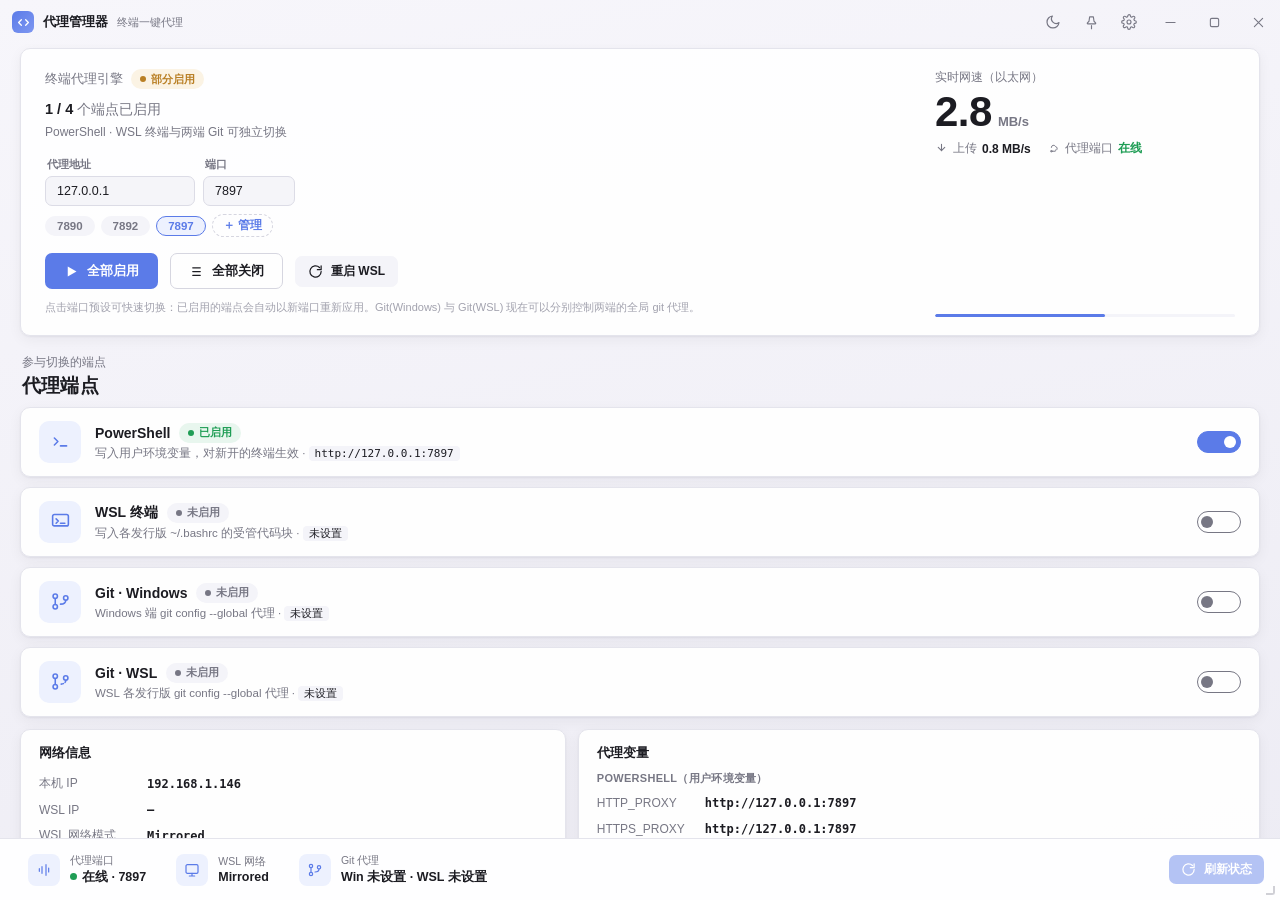
==== prototype/ui/index.html @ f2233eda "feat: Prototype 2.0 —— pywebview + Web UI 新前端（原型，未转正） - prototype/app.py: pywebview(WebView2) 外壳，复用 " ====
<!DOCTYPE html>
<html lang="zh-CN" data-theme="light">
<head>
<meta charset="UTF-8">
<meta name="viewport" content="width=device-width, initial-scale=1.0">
<title>代理管理器</title>
<style>
/* ═══════════════════════ Design tokens ═══════════════════════ */
:root {
  --font: "Segoe UI Variable Text", "Segoe UI", "Microsoft YaHei UI", sans-serif;
  --radius: 10px;
  --titlebar-h: 44px;
  --statusbar-h: 62px;
  --card-alpha: .92;
}
html[data-theme="light"] {
  --bg-1: #F7F6FB; --bg-2: #EDECF4;
  --card-rgb: 255,255,255;
  --card: rgb(var(--card-rgb));
  --border: #E4E4EC; --border-strong: #D6D6E0;
  --text: #1C1C22; --text2: #777784; --text3: #A2A2AE;
  --accent: #5B7BE8; --accent-h: #4A6AD8; --accent-soft: #EDF1FE; --accent-softer: #F5F7FE;
  --on-accent: #FFFFFF;
  --green: #1F9D55; --green-soft: #E8F6EE;
  --red: #D9605B; --red-soft: #FBEDEC;
  --amber: #B97F24; --amber-soft: #FBF3E4;
  --chip: #F4F4F9; --chip-hover: #ECECF4;
  --input: #F5F5F9; --input-border: #DCDCE6;
  --shadow: 0 1px 2px rgba(28,28,40,.05), 0 4px 14px rgba(28,28,40,.05);
  --titlebar-hover: rgba(0,0,0,.055);
  --scrollbar: rgba(0,0,0,.16);
}
html[data-theme="dark"] {
  --bg-1: #1B1B21; --bg-2: #131317;
  --card-rgb: 36,36,44;
  --card: rgb(var(--card-rgb));
  --border: #35353F; --border-strong: #42424E;
  --text: #E9E9F0; --text2: #93939F; --text3: #6C6C78;
  --accent: #6B89EE; --accent-h: #7E97F1; --accent-soft: #2B3450; --accent-softer: #262D44;
  --on-accent: #FFFFFF;
  --green: #4CC078; --green-soft: #1F3328;
  --red: #E57773; --red-soft: #3B2423;
  --amber: #D9A04B; --amber-soft: #382C1B;
  --chip: #2A2A32; --chip-hover: #33333C;
  --input: #2B2B34; --input-border: #4A4A58;
  --shadow: 0 1px 2px rgba(0,0,0,.25), 0 4px 14px rgba(0,0,0,.22);
  --titlebar-hover: rgba(255,255,255,.07);
  --scrollbar: rgba(255,255,255,.18);
}

* { margin: 0; padding: 0; box-sizing: border-box; }
html, body { height: 100%; overflow: hidden; }
body {
  font-family: var(--font); font-size: 13px; color: var(--text);
  background: linear-gradient(168deg, var(--bg-1) 0%, var(--bg-2) 100%);
  user-select: none; cursor: default;
  display: grid;
  grid-template-columns: 1fr;
  grid-template-rows: var(--titlebar-h) 1fr var(--statusbar-h);
  grid-template-areas: "title" "main" "status";
}

/* Custom background image + dim overlay (behind everything) */
#bgLayer, #bgDim { position: fixed; inset: 0; z-index: 0; pointer-events: none; display: none; }
#bgLayer { background-size: cover; background-position: center; }
#bgDim { background: #000; opacity: 0; }
body.has-bg #bgLayer, body.has-bg #bgDim { display: block; }

/* ═══════════════════════ Title bar ═══════════════════════ */
.titlebar {
  grid-area: title; display: flex; align-items: center;
  padding-left: 12px; gap: 9px; position: relative; z-index: 3;
}
.titlebar .app-icon {
  width: 22px; height: 22px; border-radius: 6px; flex: none;
  background: linear-gradient(135deg, var(--accent), #7E97F1);
  display: grid; place-items: center; color: #fff;
}
.titlebar .app-name { font-size: 13px; font-weight: 600; }
.titlebar .app-sub { font-size: 11px; color: var(--text2); margin-top: 1px; }
.tb-btn {
  width: 44px; height: var(--titlebar-h); border: 0; background: transparent;
  color: var(--text2); display: grid; place-items: center; cursor: default;
  transition: background .12s;
}
.tb-btn:hover { background: var(--titlebar-hover); color: var(--text); }
.tb-btn.close:hover { background: #E81123; color: #fff; }
.tb-btn:active { opacity: .7; }
.tb-group { display: flex; align-items: stretch; height: 100%; }
.tb-btn.small { width: 38px; }

/* Tooltip */
.tip {
  position: fixed; z-index: 90; padding: 5px 10px; border-radius: 7px;
  background: var(--card); color: var(--text); font-size: 12px;
  border: 1px solid var(--border); box-shadow: var(--shadow);
  opacity: 0; transform: translateY(2px); pointer-events: none;
  transition: opacity .12s .35s, transform .12s .35s; white-space: nowrap;
}
.tip.show { opacity: 1; transform: none; }

/* ═══════════════════════ Main scroll area ═══════════════════════ */
.main {
  grid-area: main; overflow-y: auto; padding: 4px 20px 18px;
  scrollbar-width: thin; scrollbar-color: var(--scrollbar) transparent;
  position: relative; z-index: 1;
}
.main::-webkit-scrollbar { width: 8px; }
.main::-webkit-scrollbar-thumb { background: var(--scrollbar); border-radius: 4px; }

.card {
  background: rgba(var(--card-rgb), var(--card-alpha));
  border: 1px solid var(--border);
  border-radius: var(--radius); box-shadow: var(--shadow);
}
.section-head { position: relative; margin: 18px 2px 8px; }
.section-head .cap { display: block; font-size: 12px; color: var(--text2); }
.section-head h2 { display: block; font-size: 19px; font-weight: 700; letter-spacing: .2px; margin-top: 2px; }

/* ═══════════════════════ Hero card ═══════════════════════ */
.hero { display: flex; gap: 24px; padding: 20px 24px 18px; }
.hero-left { flex: 1.15; min-width: 0; }
.hero-cap { display: flex; align-items: center; gap: 8px; font-size: 12.5px; color: var(--text2); }
.badge {
  display: inline-flex; align-items: center; gap: 5px; font-size: 11px; font-weight: 600;
  padding: 2.5px 9px; border-radius: 20px;
}
.badge .dot { width: 6px; height: 6px; border-radius: 50%; background: currentColor; }
.badge.ok { color: var(--green); background: var(--green-soft); }
.badge.idle { color: var(--text2); background: var(--chip); }
.badge.warn { color: var(--amber); background: var(--amber-soft); }
.hero-line { margin-top: 12px; font-size: 14px; }
.hero-line b { font-size: 14.5px; }
.hero-line .dim { color: var(--text2); }
.hero-desc { margin-top: 5px; font-size: 12px; color: var(--text2); }

.cfg-row { display: flex; gap: 8px; margin-top: 16px; align-items: flex-end; }
.field { display: flex; flex-direction: column; gap: 4px; }
.field label { font-size: 11px; color: var(--text2); font-weight: 600; padding-left: 2px; }
.field input {
  font-family: var(--font); font-size: 12.5px; color: var(--text);
  background: var(--input); border: 1px solid var(--input-border); border-radius: 7px;
  padding: 7px 11px; outline: none; width: 150px; transition: border-color .12s, background .12s;
}
.field input:focus { border-color: var(--accent); background: var(--card); }
.field input.bad { border-color: var(--red); }
.field input::selection { background: var(--accent-soft); }

/* Port quick-select chips */
.ports-wrap { position: relative; margin-top: 8px; }
.port-chips { display: flex; gap: 6px; flex-wrap: wrap; align-items: center; }
.pchip {
  font-family: var(--font); font-size: 11.5px; font-weight: 600; color: var(--text2);
  background: var(--chip); border: 1px solid transparent; border-radius: 20px;
  padding: 3px 11px; cursor: default; transition: background .12s, color .12s;
}
.pchip:hover { background: var(--chip-hover); color: var(--text); }
.pchip.active { background: var(--accent-soft); color: var(--accent); border-color: var(--accent); }
.pchip.add { color: var(--accent); background: transparent; border: 1px dashed var(--border-strong); padding: 3px 10px; }
.pchip.add:hover { background: var(--accent-soft); border-color: var(--accent); }
.port-pop {
  position: absolute; left: 0; top: calc(100% + 6px); z-index: 40;
  width: 230px; padding: 10px 12px 12px; border-radius: 10px;
  background: rgba(var(--card-rgb), .98); border: 1px solid var(--border); box-shadow: var(--shadow);
  display: none;
}
.port-pop.show { display: block; }
.port-pop h5 { font-size: 12px; font-weight: 700; margin-bottom: 8px; }
.port-pop .row { display: flex; align-items: center; justify-content: space-between; padding: 3px 0; }
.port-pop .row .pv { font-size: 12.5px; font-weight: 600; font-variant-numeric: tabular-nums; }
.port-pop .row .del {
  width: 20px; height: 20px; border-radius: 5px; display: grid; place-items: center;
  color: var(--text3); font-size: 13px;
}
.port-pop .row .del:hover { background: var(--red-soft); color: var(--red); }
.port-pop .addrow { display: flex; gap: 6px; margin-top: 8px; }
.port-pop .addrow input {
  flex: 1; min-width: 0; font-family: var(--font); font-size: 12px; color: var(--text);
  background: var(--input); border: 1px solid var(--input-border); border-radius: 6px;
  padding: 5px 8px; outline: none;
}
.port-pop .addrow input:focus { border-color: var(--accent); }

.hero-actions { margin-top: 16px; display: flex; align-items: center; gap: 12px; }
.btn {
  display: inline-flex; align-items: center; gap: 8px; border-radius: 7px;
  font-family: var(--font); font-size: 13px; font-weight: 600; border: 1px solid transparent;
  padding: 8px 18px; transition: background .12s, opacity .12s; cursor: default;
}
.btn svg { width: 15px; height: 15px; }
.btn.primary { background: var(--accent); color: var(--on-accent); }
.btn.primary:hover { background: var(--accent-h); }
.btn.outline { background: transparent; color: var(--text); border-color: var(--border-strong); }
.btn.outline:hover { background: var(--chip-hover); }
.btn.subtle { background: var(--chip); color: var(--text); border-color: transparent; padding: 6px 12px; font-size: 12px; }
.btn.subtle:hover { background: var(--chip-hover); }
.btn:disabled { opacity: .45; pointer-events: none; }
.btn.small { padding: 5px 11px; font-size: 12px; }
.btn.tiny { padding: 4px 10px; font-size: 11.5px; border-radius: 6px; }

.hero-right { width: 300px; flex: none; display: flex; flex-direction: column; }
.metric-cap { font-size: 12px; color: var(--text2); }
.metric { display: flex; align-items: baseline; gap: 6px; margin-top: 2px; }
.metric .num { font-size: 42px; font-weight: 700; letter-spacing: -.5px; font-variant-numeric: tabular-nums; }
.metric .unit { font-size: 13px; color: var(--text2); font-weight: 600; }
.metric-sub { display: flex; gap: 16px; margin-top: 4px; font-size: 12px; color: var(--text2); }
.metric-sub .item { display: inline-flex; align-items: center; gap: 5px; }
.metric-sub svg { width: 13px; height: 13px; }
.metric-sub b { color: var(--text); font-variant-numeric: tabular-nums; font-weight: 600; }
.spark { margin-top: auto; height: 3px; border-radius: 2px; background: var(--chip); overflow: hidden; }
.spark i { display: block; height: 100%; width: 0%; background: var(--accent); border-radius: 2px; transition: width .6s ease; }
.hero-hint { margin-top: 10px; font-size: 11px; color: var(--text3); line-height: 1.6; }

/* ═══════════════════════ Endpoint rows ═══════════════════════ */
.ep-list { display: flex; flex-direction: column; gap: 10px; }
.ep {
  display: flex; align-items: center; gap: 14px; padding: 13px 18px;
  transition: border-color .15s;
}
.ep:hover { border-color: var(--border-strong); }
.ep.busy { opacity: .75; }
.ep .chip {
  width: 42px; height: 42px; border-radius: 10px; flex: none;
  display: grid; place-items: center; color: var(--accent); background: var(--accent-soft);
}
.ep .chip svg { width: 21px; height: 21px; }
.ep .meta { flex: 1; min-width: 0; }
.ep .name-row { display: flex; align-items: center; gap: 9px; }
.ep .name { font-size: 14px; font-weight: 600; }
.ep .desc { margin-top: 3px; font-size: 11.5px; color: var(--text2); white-space: nowrap; overflow: hidden; text-overflow: ellipsis; }
.ep .desc code { font-family: "Cascadia Mono", Consolas, monospace; font-size: 11px; color: var(--text); background: var(--chip); padding: 1px 6px; border-radius: 4px; }

/* Win11 toggle */
.tgl { position: relative; width: 44px; height: 22px; flex: none; border-radius: 11px; border: 1px solid var(--text2);
  background: transparent; transition: background .15s, border-color .15s; cursor: default; }
.tgl::after { content: ""; position: absolute; top: 50%; left: 3px; transform: translateY(-50%);
  width: 12px; height: 12px; border-radius: 50%; background: var(--text2); transition: left .16s cubic-bezier(.2,.7,.3,1.2), width .16s, background .15s; }
.tgl:hover::after { width: 14px; }
.tgl.on { background: var(--accent); border-color: var(--accent); }
.tgl.on::after { left: 26px; background: #fff; }
.tgl.on:hover::after { left: 24px; }
.tgl:active::after { width: 16px; }

/* ═══════════════════════ Info cards ═══════════════════════ */
.cols { display: grid; grid-template-columns: 1fr 1.25fr; gap: 12px; margin-top: 12px; }
.info-card { padding: 14px 18px 12px; }
.info-card h3 { font-size: 13px; font-weight: 700; margin-bottom: 9px; }
.kv { display: flex; align-items: center; min-height: 26px; padding: 2.5px 0; }
.kv .k { width: 108px; flex: none; font-size: 12px; color: var(--text2); }
.kv .v { font-size: 12px; font-weight: 600; font-family: "Cascadia Mono", Consolas, monospace; color: var(--text);
  white-space: nowrap; overflow: hidden; text-overflow: ellipsis; border-radius: 5px; padding: 2px 6px; margin-left: -6px; }
.kv .v.copyable:hover { background: var(--chip-hover); outline: 1px solid var(--border); }
.kv .v.copied { color: var(--green); }
.group-cap { font-size: 11px; font-weight: 700; color: var(--text2); margin: 10px 0 4px; letter-spacing: .3px; }
.group-cap:first-of-type { margin-top: 0; }

/* ═══════════════════════ Status bar ═══════════════════════ */
.statusbar {
  grid-area: status; display: flex; align-items: center; gap: 8px;
  padding: 0 16px 0 20px; border-top: 1px solid var(--border);
  background: rgba(var(--card-rgb), var(--card-alpha));
  backdrop-filter: blur(20px); position: relative; z-index: 2;
}
.sb-chip { display: flex; align-items: center; gap: 10px; padding: 8px 14px 8px 8px; border-radius: 9px; }
.sb-chip:hover { background: var(--chip-hover); }
.sb-chip .ic { width: 32px; height: 32px; border-radius: 8px; display: grid; place-items: center; background: var(--accent-soft); color: var(--accent); flex: none; }
.sb-chip .ic svg { width: 16px; height: 16px; }
.sb-chip .lbl { font-size: 10.5px; color: var(--text2); }
.sb-chip .val { font-size: 12.5px; font-weight: 600; margin-top: 1px; }
.sb-chip .val .dot { display: inline-block; width: 7px; height: 7px; border-radius: 50%; margin-right: 5px; vertical-align: 1px; }
.dot.g { background: var(--green); } .dot.r { background: var(--red); } .dot.n { background: var(--text3); }
.statusbar .grow { flex: 1; }

/* ═══════════════════════ Dialog / toast / popover ═══════════════════════ */
.overlay { position: fixed; inset: 0; background: rgba(20,20,28,.4); display: none; place-items: center; z-index: 100; }
.overlay.show { display: grid; }
.dialog { width: 400px; padding: 22px 22px 18px; border-radius: 12px; box-shadow: 0 10px 40px rgba(0,0,0,.3); }
.dialog h4 { font-size: 15px; font-weight: 700; margin-bottom: 8px; display: flex; align-items: center; gap: 9px; }
.dialog h4 svg { width: 18px; height: 18px; color: var(--amber); flex: none; }
.dialog p { font-size: 12.5px; color: var(--text2); line-height: 1.65; }
.dialog .dlg-btns { display: flex; gap: 10px; justify-content: flex-end; margin-top: 18px; }
.toast {
  position: fixed; left: 50%; bottom: 76px; transform: translateX(-50%) translateY(8px);
  background: rgba(var(--card-rgb), .98); border: 1px solid var(--border); box-shadow: var(--shadow);
  padding: 9px 16px; border-radius: 9px; font-size: 12.5px; z-index: 110;
  opacity: 0; transition: opacity .18s, transform .18s; pointer-events: none; max-width: 70%;
}
.toast.show { opacity: 1; transform: translateX(-50%); }
.toast.err { color: var(--red); } .toast.ok { color: var(--green); }

/* Settings dialog */
.settings { width: 460px; }
.set-row { display: flex; align-items: center; gap: 12px; padding: 9px 0; border-bottom: 1px solid var(--border); }
.set-row:last-of-type { border-bottom: 0; }
.set-row .lbl { flex: 1; }
.set-row .lbl b { display: block; font-size: 13px; font-weight: 600; }
.set-row .lbl span { display: block; font-size: 11px; color: var(--text2); margin-top: 2px; }
input[type="range"] { -webkit-appearance: none; width: 150px; height: 4px; border-radius: 2px; background: var(--chip); outline: none; }
input[type="range"]::-webkit-slider-thumb {
  -webkit-appearance: none; width: 16px; height: 16px; border-radius: 50%;
  background: var(--accent); border: 3px solid var(--card); box-shadow: 0 0 0 1px var(--border);
}
.range-val { width: 42px; text-align: right; font-size: 12px; font-weight: 600; font-variant-numeric: tabular-nums; color: var(--text2); }
.bg-name { font-size: 11px; color: var(--text2); margin-top: 4px; }

.spin { animation: spin 1s linear infinite; }
@keyframes spin { to { transform: rotate(360deg); } }
.skeleton { color: var(--text3) !important; }

/* Corner grip affordance (bottom-right); hit-testing is native */
.grip {
  position: fixed; right: 3px; bottom: 3px; width: 12px; height: 12px; z-index: 201;
  opacity: .5; pointer-events: none;
}
html.maximized .grip { display: none; }
.grip::before {
  content: ""; position: absolute; right: 2px; bottom: 2px; width: 7px; height: 7px;
  border-right: 2px solid var(--text3); border-bottom: 2px solid var(--text3);
  border-radius: 0 0 3px 0;
}
</style>
</head>
<body>

<div id="bgLayer"></div>
<div id="bgDim"></div>

<!-- ════════ Frameless resize affordance (hit-testing is native WM_NCHITTEST) ════════ -->
<div class="grip"></div>

<!-- ════════ Title bar ════════ -->
<div class="titlebar">
  <div class="pywebview-drag-region" id="dragRegion" style="display:flex;align-items:center;gap:9px;flex:1;min-width:0">
    <div class="app-icon">
      <svg width="13" height="13" viewBox="0 0 24 24" fill="none" stroke="currentColor" stroke-width="2.4" stroke-linecap="round" stroke-linejoin="round"><path d="M8 7l-5 5 5 5"/><path d="M16 7l5 5-5 5"/></svg>
    </div>
    <div class="app-name">代理管理器</div>
    <div class="app-sub">终端一键代理</div>
  </div>
  <div class="tb-group">
    <button class="tb-btn small" id="btnTheme" data-tip="切换亮色 / 暗色主题">
      <svg id="icoMoon" width="16" height="16" viewBox="0 0 24 24" fill="none" stroke="currentColor" stroke-width="1.8" stroke-linecap="round" stroke-linejoin="round"><path d="M21 12.8A9 9 0 1 1 11.2 3a7 7 0 0 0 9.8 9.8z"/></svg>
      <svg id="icoSun" style="display:none" width="16" height="16" viewBox="0 0 24 24" fill="none" stroke="currentColor" stroke-width="1.8" stroke-linecap="round" stroke-linejoin="round"><circle cx="12" cy="12" r="4"/><path d="M12 2v2M12 20v2M4.9 4.9l1.4 1.4M17.7 17.7l1.4 1.4M2 12h2M20 12h2M4.9 19.1l1.4-1.4M17.7 6.3l1.4-1.4"/></svg>
    </button>
    <button class="tb-btn small" id="btnPin" data-tip="窗口置顶">
      <svg width="15" height="15" viewBox="0 0 24 24" fill="none" stroke="currentColor" stroke-width="1.8" stroke-linecap="round" stroke-linejoin="round"><path d="M12 17v5"/><path d="M9 3h6l1 7 2.5 2.5a1 1 0 0 1-.7 1.7H6.2a1 1 0 0 1-.7-1.7L8 10z"/></svg>
    </button>
    <button class="tb-btn small" id="btnSettings" data-tip="设置">
      <svg width="16" height="16" viewBox="0 0 24 24" fill="none" stroke="currentColor" stroke-width="1.7" stroke-linecap="round" stroke-linejoin="round"><circle cx="12" cy="12" r="3"/><path d="M19.4 15a1.7 1.7 0 0 0 .3 1.9l.1.1a2 2 0 1 1-2.8 2.8l-.1-.1a1.7 1.7 0 0 0-1.9-.3 1.7 1.7 0 0 0-1 1.5V21a2 2 0 1 1-4 0v-.1a1.7 1.7 0 0 0-1-1.6 1.7 1.7 0 0 0-1.9.3l-.1.1a2 2 0 1 1-2.8-2.8l.1-.1a1.7 1.7 0 0 0 .3-1.9 1.7 1.7 0 0 0-1.5-1H3a2 2 0 1 1 0-4h.1a1.7 1.7 0 0 0 1.6-1 1.7 1.7 0 0 0-.3-1.9l-.1-.1a2 2 0 1 1 2.8-2.8l.1.1a1.7 1.7 0 0 0 1.9.3h.1a1.7 1.7 0 0 0 1-1.5V3a2 2 0 1 1 4 0v.1a1.7 1.7 0 0 0 1 1.5 1.7 1.7 0 0 0 1.9-.3l.1-.1a2 2 0 1 1 2.8 2.8l-.1.1a1.7 1.7 0 0 0-.3 1.9v.1a1.7 1.7 0 0 0 1.5 1H21a2 2 0 1 1 0 4h-.1a1.7 1.7 0 0 0-1.5 1z"/></svg>
    </button>
    <button class="tb-btn" id="btnMin" data-tip="最小化"><svg width="11" height="11" viewBox="0 0 12 12"><path d="M1 6h10" stroke="currentColor" stroke-width="1.2" stroke-linecap="round"/></svg></button>
    <button class="tb-btn" id="btnMax" data-tip="最大化 / 还原">
      <svg id="icoMax" width="11" height="11" viewBox="0 0 12 12"><rect x="1.5" y="1.5" width="9" height="9" rx="1.5" stroke="currentColor" stroke-width="1.2" fill="none"/></svg>
      <svg id="icoRestore" style="display:none" width="11" height="11" viewBox="0 0 12 12"><rect x="1.5" y="3.5" width="7" height="7" rx="1.2" stroke="currentColor" stroke-width="1.1" fill="none"/><path d="M3.5 1.5h6a1 1 0 0 1 1 1v6" stroke="currentColor" stroke-width="1.1" fill="none"/></svg>
    </button>
    <button class="tb-btn close" id="btnClose" data-tip="隐藏到托盘"><svg width="11" height="11" viewBox="0 0 12 12"><path d="M1.5 1.5l9 9M10.5 1.5l-9 9" stroke="currentColor" stroke-width="1.2" stroke-linecap="round"/></svg></button>
  </div>
</div>

<!-- ════════ Main ════════ -->
<div class="main">

  <!-- Hero: status + config + speed -->
  <div class="card hero">
    <div class="hero-left">
      <div class="hero-cap">终端代理引擎
        <span class="badge idle" id="heroBadge"><span class="dot"></span>检测中</span>
      </div>
      <div class="hero-line" id="heroLine"><b>0 / 4</b> <span class="dim">个端点已启用</span></div>
      <div class="hero-desc">PowerShell · WSL 终端与两端 Git 可独立切换</div>

      <div class="cfg-row">
        <div class="field"><label>代理地址</label><input id="inHost" spellcheck="false" autocomplete="off"></div>
        <div class="field"><label>端口</label><input id="inPort" spellcheck="false" autocomplete="off" style="width:92px"></div>
      </div>
      <div class="ports-wrap">
        <div class="port-chips" id="portChips"></div>
        <div class="port-pop" id="portPop">
          <h5>端口预设管理</h5>
          <div id="portPopList"></div>
          <div class="addrow">
            <input id="portAddIn" placeholder="输入端口，如 10809" spellcheck="false" maxlength="5">
            <button class="btn tiny primary" id="portAddBtn">添加</button>
          </div>
        </div>
      </div>
      <div class="hero-actions">
        <button class="btn primary" id="btnAllOn">
          <svg viewBox="0 0 24 24" fill="currentColor" stroke="none"><path d="M6 4l14 8-14 8z"/></svg>
          全部启用
        </button>
        <button class="btn outline" id="btnAllOff">
          <svg viewBox="0 0 24 24" fill="none" stroke="currentColor" stroke-width="2" stroke-linecap="round"><path d="M6 6h12M6 12h12M6 18h12"/></svg>
          全部关闭
        </button>
        <button class="btn subtle" id="btnWslRestart" data-tip="重启 WSL（终止其中所有进程）">
          <svg viewBox="0 0 24 24" fill="none" stroke="currentColor" stroke-width="2" stroke-linecap="round" stroke-linejoin="round"><path d="M21 12a9 9 0 1 1-2.6-6.3"/><path d="M21 3v6h-6"/></svg>
          重启 WSL
        </button>
      </div>
      <div class="hero-hint">点击端口预设可快速切换：已启用的端点会自动以新端口重新应用。Git(Windows) 与 Git(WSL) 现在可以分别控制两端的全局 git 代理。</div>
    </div>

    <div class="hero-right">
      <div class="metric-cap" id="speedCap">实时网速</div>
      <div class="metric"><span class="num" id="spdDn">0.0</span><span class="unit">MB/s</span></div>
      <div class="metric-sub">
        <span class="item"><svg viewBox="0 0 24 24" fill="none" stroke="currentColor" stroke-width="2" stroke-linecap="round" stroke-linejoin="round"><path d="M12 4v12M6 10l6 6 6-6"/></svg>上传 <b id="spdUp">0 B/s</b></span>
        <span class="item"><svg viewBox="0 0 24 24" fill="none" stroke="currentColor" stroke-width="1.8" stroke-linecap="round" stroke-linejoin="round"><path d="M8 10a4 4 0 0 1 7.7-1.5A3.5 3.5 0 0 1 17 15h-1.5"/><circle cx="8" cy="17" r="1.4"/><path d="M9.4 17H15"/></svg>代理端口 <b id="portAlive">—</b></span>
      </div>
      <div class="spark"><i id="sparkBar"></i></div>
    </div>
  </div>

  <!-- Endpoints -->
  <div class="section-head">
    <span class="cap">参与切换的端点</span><h2>代理端点</h2>
  </div>
  <div class="ep-list" id="epList"></div>

  <!-- Info cards -->
  <div class="cols">
    <div class="card info-card">
      <h3>网络信息</h3>
      <div class="kv"><span class="k">本机 IP</span><span class="v copyable" id="vLip" data-copy>—</span></div>
      <div class="kv"><span class="k">WSL IP</span><span class="v copyable" id="vWip" data-copy>—</span></div>
      <div class="kv"><span class="k">WSL 网络模式</span><span class="v" id="vMode">—</span></div>
    </div>
    <div class="card info-card">
      <h3>代理变量</h3>
      <div class="group-cap">POWERSHELL（用户环境变量）</div>
      <div class="kv"><span class="k">HTTP_PROXY</span><span class="v" id="vPsHttp">—</span></div>
      <div class="kv"><span class="k">HTTPS_PROXY</span><span class="v" id="vPsHttps">—</span></div>
      <div class="kv"><span class="k">Git（Windows）</span><span class="v" id="vPsGit">—</span></div>
      <div class="group-cap">WSL</div>
      <div class="kv"><span class="k">HTTP_PROXY</span><span class="v" id="vWslHttp">—</span></div>
      <div class="kv"><span class="k">HTTPS_PROXY</span><span class="v" id="vWslHttps">—</span></div>
      <div class="kv"><span class="k">Git（WSL）</span><span class="v" id="vWslGit">—</span></div>
    </div>
  </div>
</div>

<!-- ════════ Status bar ════════ -->
<div class="statusbar">
  <div class="sb-chip" data-tip="代理端口连通性（每秒探测）">
    <div class="ic"><svg viewBox="0 0 24 24" fill="none" stroke="currentColor" stroke-width="1.8" stroke-linecap="round" stroke-linejoin="round"><path d="M9 7v10M5 10v4M15 4v16M19 9v6"/></svg></div>
    <div><div class="lbl">代理端口</div><div class="val" id="sbPort"><span class="dot n"></span>检测中</div></div>
  </div>
  <div class="sb-chip" data-tip="WSL2 网络模式（.wslconfig）">
    <div class="ic"><svg viewBox="0 0 24 24" fill="none" stroke="currentColor" stroke-width="1.8" stroke-linecap="round" stroke-linejoin="round"><rect x="3" y="4" width="18" height="13" rx="2"/><path d="M8 21h8M12 17v4"/></svg></div>
    <div><div class="lbl">WSL 网络</div><div class="val" id="sbMode">—</div></div>
  </div>
  <div class="sb-chip" data-tip="Git 全局代理（Windows / WSL 两个独立开关）">
    <div class="ic"><svg viewBox="0 0 24 24" fill="none" stroke="currentColor" stroke-width="1.8" stroke-linecap="round" stroke-linejoin="round"><circle cx="6" cy="6" r="2.5"/><circle cx="6" cy="18" r="2.5"/><circle cx="18" cy="8" r="2.5"/><path d="M6 8.5v7M18 10.5c0 3-2.5 4.5-6 4.5"/></svg></div>
    <div><div class="lbl">Git 代理</div><div class="val" id="sbGit">—</div></div>
  </div>
  <div class="grow"></div>
  <button class="btn primary small" id="sbRefresh" data-tip="重新检测所有端点状态">
    <svg id="sbRefreshIco" viewBox="0 0 24 24" fill="none" stroke="currentColor" stroke-width="2" stroke-linecap="round" stroke-linejoin="round"><path d="M21 12a9 9 0 1 1-2.6-6.3"/><path d="M21 3v6h-6"/></svg>
    刷新状态
  </button>
</div>

<!-- ════════ Confirm dialog ════════ -->
<div class="overlay" id="overlay">
  <div class="card dialog">
    <h4><svg viewBox="0 0 24 24" fill="none" stroke="currentColor" stroke-width="1.8" stroke-linecap="round" stroke-linejoin="round"><path d="M12 9v4M12 17h.01"/><path d="M10.3 3.9 2.8 17a2 2 0 0 0 1.7 3h15a2 2 0 0 0 1.7-3L13.7 3.9a2 2 0 0 0-3.4 0z"/></svg><span id="dlgTitleText">确认操作</span></h4>
    <p id="dlgText"></p>
    <div class="dlg-btns">
      <button class="btn outline" id="dlgCancel">取消</button>
      <button class="btn primary" id="dlgOk">继续</button>
    </div>
  </div>
</div>

<!-- ════════ Settings dialog ════════ -->
<div class="overlay" id="settingsOv">
  <div class="card dialog settings">
    <h4 style="color:var(--text)"><svg style="color:var(--text2)" viewBox="0 0 24 24" fill="none" stroke="currentColor" stroke-width="1.7" stroke-linecap="round" stroke-linejoin="round"><circle cx="12" cy="12" r="3"/><path d="M19.4 15a1.7 1.7 0 0 0 .3 1.9l.1.1a2 2 0 1 1-2.8 2.8l-.1-.1a1.7 1.7 0 0 0-1.9-.3 1.7 1.7 0 0 0-1 1.5V21a2 2 0 1 1-4 0v-.1a1.7 1.7 0 0 0-1-1.6 1.7 1.7 0 0 0-1.9.3l-.1.1a2 2 0 1 1-2.8-2.8l.1-.1a1.7 1.7 0 0 0 .3-1.9 1.7 1.7 0 0 0-1.5-1H3a2 2 0 1 1 0-4h.1a1.7 1.7 0 0 0 1.6-1 1.7 1.7 0 0 0-.3-1.9l-.1-.1a2 2 0 1 1 2.8-2.8l.1.1a1.7 1.7 0 0 0 1.9.3h.1a1.7 1.7 0 0 0 1-1.5V3a2 2 0 1 1 4 0v.1a1.7 1.7 0 0 0 1 1.5 1.7 1.7 0 0 0 1.9-.3l.1-.1a2 2 0 1 1 2.8 2.8l-.1.1a1.7 1.7 0 0 0-.3 1.9v.1a1.7 1.7 0 0 0 1.5 1H21a2 2 0 1 1 0 4h-.1a1.7 1.7 0 0 0-1.5 1z"/></svg><span>设置</span></h4>

    <div class="set-row">
      <div class="lbl"><b>自定义背景图片</b><span>覆盖默认渐变背景，配合暗色主题效果最佳</span>
        <div class="bg-name" id="bgName">未设置</div></div>
      <button class="btn small outline" id="bgPick">选择图片</button>
      <button class="btn small subtle" id="bgClear">恢复默认</button>
    </div>
    <div class="set-row">
      <div class="lbl"><b>背景遮罩强度</b><span>压暗背景图片，保证前景可读性</span></div>
      <input type="range" id="rgDim" min="0" max="80" step="5">
      <span class="range-val" id="rgDimVal">45%</span>
    </div>
    <div class="set-row">
      <div class="lbl"><b>卡片不透明度</b><span>数值越低，卡片越通透（磨砂感越强）</span></div>
      <input type="range" id="rgAlpha" min="50" max="100" step="2">
      <span class="range-val" id="rgAlphaVal">92%</span>
    </div>
    <div class="set-row">
      <div class="lbl"><b>开机自动启动</b><span>写入当前用户注册表 Run 键</span></div>
      <div class="tgl" id="tglAuto"></div>
    </div>

    <div class="dlg-btns">
      <button class="btn primary" id="settingsClose">完成</button>
    </div>
  </div>
</div>

<div class="toast" id="toast"></div>
<div class="tip" id="tooltip"></div>

<script>
"use strict";
/* ═══════════════ API bridge: real pywebview or browser mock ═══════════════ */
const HAS_BRIDGE = () => !!(window.pywebview && window.pywebview.api);
const api = (() => {
  const call = (name, ...args) => {
    if (HAS_BRIDGE()) return window.pywebview.api[name](...args);
    return mock(name, ...args);
  };

  /* Browser mock so the UI can be designed/tested standalone. */
  let mockState = {
    host: "127.0.0.1", port: "7897", mode: "light", pin: false,
    ps: true, wsl: false, gitwin: false, gitwsl: false,
    ports: [7890, 7892, 7897], autostart: false,
    lip: "192.168.1.146", wip: "172.24.156.88", wmode: "Mirrored",
    psHttp: "http://127.0.0.1:7897",
    wslHttp: "未设置", wslGit: "未设置", gitWinVal: "未设置",
    alive: true, iface: "以太网",
  };
  const delay = (ms) => new Promise(res => setTimeout(res, ms));
  async function mock(name, ...args) {
    await delay(name === "refresh_item" && args[0] === "wsl" ? 1200 : 150);
    switch (name) {
      case "get_config": return { host: mockState.host, port: mockState.port,
        mode: mockState.mode, pin: mockState.pin, ports: mockState.ports,
        autostart: mockState.autostart, bg_path: "", bg_dim: 0.45, card_alpha: 0.92 };
      case "save_config": Object.assign(mockState, args[0]); return true;
      case "refresh_item": {
        const w = args[0];
        if (w === "ps") return { status: mockState.ps ? mockState.psHttp : null,
          vars: { HTTP_PROXY: mockState.psHttp, HTTPS_PROXY: mockState.psHttp } };
        if (w === "wsl") return { ip: mockState.wip, on: mockState.wsl,
          vars: { HTTP_PROXY: mockState.wslHttp, HTTPS_PROXY: mockState.wslHttp === "未设置" ? "未设置" : mockState.wslHttp },
          git: mockState.wslGit };
        if (w === "gitwin") return mockState.gitWinVal;
        if (w === "ip") return mockState.lip;
        if (w === "mode") return mockState.wmode;
        return null;
      }
      case "prepare_toggle": return { ok: true };
      case "do_toggle": {
        const [target, on] = args;
        if (target === "ps") { mockState.ps = on; mockState.psHttp = on ? `http://${mockState.host}:${mockState.port}` : "未设置"; }
        if (target === "wsl") { mockState.wsl = on; mockState.wslHttp = on ? `http://${mockState.host}:${mockState.port}` : "未设置"; }
        if (target === "gitwin") { mockState.gitwin = on; mockState.gitWinVal = on ? `http://${mockState.host}:${mockState.port}` : "未设置"; }
        if (target === "gitwsl") { mockState.gitwsl = on; mockState.wslGit = on ? `http://${mockState.host}:${mockState.port}` : "未设置"; }
        return { ok: true };
      }
      case "switch_port": {
        const p = String(args[0]);
        mockState.port = p;
        if (mockState.ps) mockState.psHttp = `http://${mockState.host}:${p}`;
        if (mockState.wsl) mockState.wslHttp = `http://${mockState.host}:${p}`;
        if (mockState.gitwin) mockState.gitWinVal = `http://${mockState.host}:${p}`;
        if (mockState.gitwsl) mockState.wslGit = `http://${mockState.host}:${p}`;
        return { ok: true, applied: ["ps", "wsl", "gitwin", "gitwsl"].filter(t => mockState[t]) };
      }
      case "get_speed": {
        const n = Math.random() * 3;
        return { up: `${(n * 0.3).toFixed(1)} MB/s`, dn: `${n.toFixed(1)} MB/s`,
                 dn_num: n * 1024 * 1024, iface: mockState.iface, alive: mockState.alive };
      }
      case "restart_wsl": await delay(1500); return { ok: true };
      case "window_control": {
        if (args[0] === "maximize") mockState._max = !mockState._max;
        return { ok: true, maximized: !!mockState._max, pinned: args[0] === "pin" ? !!args[1] : false };
      }
      case "pick_background": await delay(600); return { ok: true, name: "wallpaper.png" };
      case "get_background": return { data: "mock-bg" };
      case "clear_background": return true;
      case "set_autostart": mockState.autostart = !!args[0]; return { ok: true };
      case "copy": return true;
      default: return null;
    }
  }
  return { call };
})();

/* ═══════════════ Helpers ═══════════════ */
const $ = (id) => document.getElementById(id);
const UNSET = new Set(["未设置", "未检测到", "—", ""]);

function toast(msg, kind = "") {
  const t = $("toast");
  t.textContent = msg;
  t.className = "toast show " + kind;
  clearTimeout(t._h);
  t._h = setTimeout(() => t.classList.remove("show"), 2600);
}

/* Tooltip engine */
(() => {
  const tip = $("tooltip");
  let cur = null;
  document.addEventListener("mouseover", (e) => {
    const el = e.target.closest("[data-tip]");
    if (el === cur) return;
    cur = el;
    tip.classList.remove("show");
    if (!el) return;
    tip.textContent = el.dataset.tip;
    const r = el.getBoundingClientRect();
    requestAnimationFrame(() => {
      tip.style.visibility = "hidden"; tip.classList.add("show");
      const tw = tip.offsetWidth, th = tip.offsetHeight;
      let x = r.left + r.width / 2 - tw / 2;
      x = Math.max(8, Math.min(x, innerWidth - tw - 8));
      let y = r.bottom + 7;
      if (y + th > innerHeight - 4) y = r.top - th - 7;
      tip.style.left = x + "px"; tip.style.top = y + "px"; tip.style.visibility = "";
    });
  });
})();

/* Confirm dialog (Promise-based, replaces native messagebox). Requests are
   queued: overlapping confirmations would otherwise swallow the first. */
const _dlgQueue = [];
let _dlgOpen = false;
function confirmDlg(text, okText = "继续") {
  return new Promise((resolve) => {
    _dlgQueue.push({ text, okText, resolve });
    _pumpDlg();
  });
}
function _pumpDlg() {
  if (_dlgOpen || !_dlgQueue.length) return;
  const { text, okText, resolve } = _dlgQueue.shift();
  _dlgOpen = true;
  $("dlgText").textContent = text;
  $("dlgOk").textContent = okText;
  $("overlay").classList.add("show");
  const done = (v) => {
    $("overlay").classList.remove("show");
    _dlgOpen = false;
    resolve(v);
    _pumpDlg();
  };
  $("dlgOk").onclick = () => done(true);
  $("dlgCancel").onclick = () => done(false);
}

/* ═══════════════ State ═══════════════ */
const ICONS = {
  ps: '<svg viewBox="0 0 24 24" fill="none" stroke="currentColor" stroke-width="1.8" stroke-linecap="round" stroke-linejoin="round"><path d="M5 8l4 4-4 4"/><path d="M12 17h7"/></svg>',
  wsl: '<svg viewBox="0 0 24 24" fill="none" stroke="currentColor" stroke-width="1.8" stroke-linecap="round" stroke-linejoin="round"><rect x="3" y="4" width="18" height="13" rx="2"/><path d="M7 9l2.5 2.5L7 14M12 14h5"/></svg>',
  gitwin: '<svg viewBox="0 0 24 24" fill="none" stroke="currentColor" stroke-width="1.8" stroke-linecap="round" stroke-linejoin="round"><circle cx="6" cy="6" r="2.5"/><circle cx="6" cy="18" r="2.5"/><circle cx="18" cy="8" r="2.5"/><path d="M6 8.5v7M18 10.5c0 3-2.5 4.5-6 4.5"/></svg>',
  gitwsl: '<svg viewBox="0 0 24 24" fill="none" stroke="currentColor" stroke-width="1.8" stroke-linecap="round" stroke-linejoin="round"><circle cx="6" cy="6" r="2.5"/><circle cx="6" cy="18" r="2.5"/><circle cx="18" cy="8" r="2.5"/><path d="M6 8.5v7"/><path d="M18 10.5c0 3-2.5 4.5-6 4.5" stroke-dasharray="2.5 2.5"/></svg>',
};
const EP_DEFS = [
  { id: "ps",     name: "PowerShell",     desc: "写入用户环境变量，对新开的终端生效" },
  { id: "wsl",    name: "WSL 终端",       desc: "写入各发行版 ~/.bashrc 的受管代码块" },
  { id: "gitwin", name: "Git · Windows",  desc: "Windows 端 git config --global 代理" },
  { id: "gitwsl", name: "Git · WSL",      desc: "WSL 各发行版 git config --global 代理" },
];
const state = { ps: false, wsl: false, gitwin: false, gitwsl: false, busy: {} };
const cfg = { ports: [], bg_path: "", bg_dim: 0.45, card_alpha: 0.92 };
const ui = { pinned: false, maximized: false };

/* ═══════════════ Endpoints render ═══════════════ */
function renderEndpoints() {
  $("epList").innerHTML = EP_DEFS.map((d) => {
    const on = state[d.id];
    const badge = on ? '<span class="badge ok"><span class="dot"></span>已启用</span>'
                     : '<span class="badge idle"><span class="dot"></span>未启用</span>';
    const val = epValue(d.id);
    return `<div class="card ep ${state.busy[d.id] ? "busy" : ""}" id="ep-${d.id}">
      <div class="chip">${ICONS[d.id]}</div>
      <div class="meta">
        <div class="name-row"><span class="name">${d.name}</span>${badge}</div>
        <div class="desc">${d.desc} · <code id="epv-${d.id}">${esc_(val)}</code></div>
      </div>
      <div class="tgl ${on ? "on" : ""}" id="sw-${d.id}" data-ep="${d.id}" data-tip="${on ? "点击关闭" : "点击启用"}"></div>
    </div>`;
  }).join("");
  document.querySelectorAll(".tgl[data-ep]").forEach((el) => {
    el.onclick = () => toggleEndpoint(el.dataset.ep, !state[el.dataset.ep]);
  });
  updateHero();
}

/* Per-endpoint current value: git rows show what was actually detected in
   each git config; ps/wsl rows show the detected proxy URL. */
let detected = { gitwin: "未设置", gitwsl: "未设置", ps: null, wsl_url: null };
function epValue(id) {
  if (id === "gitwin") return detected.gitwin;
  if (id === "gitwsl") return detected.gitwsl;
  if (id === "ps") return detected.ps || "未设置";
  if (id === "wsl") return state.wsl ? (detected.wsl_url || "未设置") : "未设置";
  return "未设置";
}

function updateHero() {
  const n = ["ps", "wsl", "gitwin", "gitwsl"].reduce((a, k) => a + Number(state[k]), 0);
  const badge = $("heroBadge");
  if (n === 4) { badge.className = "badge ok"; badge.innerHTML = '<span class="dot"></span>全部启用'; }
  else if (n > 0) { badge.className = "badge warn"; badge.innerHTML = '<span class="dot"></span>部分启用'; }
  else { badge.className = "badge idle"; badge.innerHTML = '<span class="dot"></span>未启用'; }
  $("heroLine").innerHTML = `<b>${n} / 4</b> <span class="dim">个端点已启用</span>`;
  const gw = detected.gitwin, gl = detected.gitwsl;
  const fmt = (v) => UNSET.has(v) ? "未设置" : String(v).replace(/^http:\/\//, "");
  $("sbGit").textContent = `Win ${fmt(gw)} · WSL ${fmt(gl)}`;
}

/* ═══════════════ Toggle flow (validation + confirm + apply) ═══════════════ */
let busyAll = false;
function setBusy(ep, b) { state.busy[ep] = b; renderEndpoints(); }

async function toggleEndpoint(ep, on) {
  if (state.busy[ep] || busyAll) return;
  const host = $("inHost").value.trim(), port = $("inPort").value.trim();
  if (on) {
    if (!validateFields(true)) return;
    /* Pass the CURRENT field values: Python's cached address may still be
       one persistSoon debounce behind what the user just typed. */
    const pre = await api.call("prepare_toggle", ep, true, host, port);
    if (pre && pre.confirm) {
      if (!(await confirmDlg(pre.message))) return;
    } else if (pre && pre.error) {
      toast(pre.error, "err"); return;
    }
  }
  setBusy(ep, true);
  try {
    const r = await api.call("do_toggle", ep, on, host, port);
    if (r && r.error) toast(r.error, "err");
    else if (r && r.note) toast(r.note);
    else toast(`${epName(ep)} 已${on ? "启用" : "关闭"}`, "ok");
  } finally {
    setBusy(ep, false);
    refreshAll();
  }
}

function epName(ep) { return (EP_DEFS.find((d) => d.id === ep) || {}).name || ep; }

/* Field validation, mirroring the Python-side rules. */
function validateFields(mark) {
  const h = $("inHost"), p = $("inPort");
  const host = h.value.trim(), port = p.value.trim();
  h.classList.remove("bad"); p.classList.remove("bad");
  const bad = (el, msg) => { if (mark) el.classList.add("bad"); toast(msg, "err"); return false; };
  if (!host) return bad(h, "请填写代理地址");
  if (/\s/.test(host)) return bad(h, "代理地址不能包含空格");
  if (!/^[A-Za-z0-9._-]+$/.test(host))
    return bad(h, host.includes(":") ? "地址中不应包含端口或冒号，端口请填入“端口”字段" : "地址含非法字符（仅允许字母、数字、. - _）");
  if (host.includes("://")) return bad(h, "只需填写地址，不含协议头（如 http://）");
  if (!/^\d+$/.test(port) || !(+port >= 1 && +port <= 65535)) return bad(p, "端口须为 1-65535 的整数");
  return true;
}

/* ═══════════════ Port presets: chips + quick switch + manage ═══════════════ */
function renderPorts() {
  const cur = $("inPort").value.trim();
  const chips = cfg.ports.map((p) =>
    `<button class="pchip ${String(p) === cur ? "active" : ""}" data-port="${p}" data-tip="切换到端口 ${p}">${p}</button>`).join("");
  $("portChips").innerHTML = chips + '<button class="pchip add" id="portManage" data-tip="管理端口预设">＋ 管理</button>';
  $("portChips").querySelectorAll(".pchip[data-port]").forEach((el) => {
    el.onclick = () => quickSwitchPort(el.dataset.port);
  });
  $("portManage").onclick = (e) => { e.stopPropagation(); renderPortPop(); $("portPop").classList.toggle("show"); };
}

function renderPortPop() {
  const cur = $("inPort").value.trim();
  $("portPopList").innerHTML = cfg.ports.map((p) =>
    `<div class="row"><span class="pv">${p}${String(p) === cur ? ' <span style="color:var(--accent);font-size:10.5px">当前</span>' : ""}</span>
     <span class="del" data-del="${p}" data-tip="移除预设">×</span></div>`).join("")
    || '<div style="font-size:11.5px;color:var(--text3);padding:2px 0">暂无预设</div>';
  $("portPopList").querySelectorAll("[data-del]").forEach((el) => {
    el.onclick = () => {
      cfg.ports = cfg.ports.filter((x) => String(x) !== el.dataset.del);
      renderPorts(); renderPortPop(); persistSoon();
    };
  });
}

async function quickSwitchPort(p) {
  if (busyAll || Object.values(state.busy).some(Boolean) || refreshing) return;
  p = String(p);
  const oldPort = $("inPort").value.trim();
  if (p === oldPort) return;
  $("inPort").value = p;
  $("inPort").classList.remove("bad");
  if (!validateFields(true)) { $("inPort").value = oldPort; renderPorts(); return; }
  const enabled = ["ps", "wsl", "gitwin", "gitwsl"].filter((k) => state[k]);
  if (enabled.length > 0) {
    const go = await confirmDlg(
      `已启用的 ${enabled.length} 个端点将关闭并以新端口 ${p} 重新应用，` +
      "期间终端代理会短暂中断。\n确认切换？", "切换端口");
    if (!go) { $("inPort").value = oldPort; renderPorts(); return; }
    setBusyAll(true);
    try {
      /* Persist the new address first so switch_port works on it. */
      await api.call("save_config", { host: $("inHost").value.trim(), port: p });
      const r = await api.call("switch_port", p);
      if (r && r.error) toast(r.error, "err");
      else toast(`端口已切换为 ${p}，${(r.applied || []).length} 个端点已重新应用`, "ok");
    } catch (e) {
      toast("端口切换失败: " + e, "err");
    } finally { setBusyAll(false); }
  } else {
    persistSoon();
    toast(`端口已设为 ${p}`, "ok");
  }
  renderPorts();
  refreshAll();
}

function setBusyAll(b) {
  busyAll = b;
  $("btnAllOn").disabled = $("btnAllOff").disabled = b;
}

/* ═══════════════ Refresh (parallel, incremental) ═══════════════ */
let refreshing = false;
async function refreshAll() {
  if (refreshing) return;
  refreshing = true;
  const spin = $("sbRefreshIco");
  spin.classList.add("spin");
  $("sbRefresh").disabled = true;
  let pending = 0;
  const settle = () => {
    if (--pending === 0) {
      refreshing = false;
      spin.classList.remove("spin");
      $("sbRefresh").disabled = false;
      if (anyOk) persistSoon();
    }
  };
  const track = (p) => { pending++; p.finally(settle); };
  const set = (id, v) => { const el = $(id); if (el) el.textContent = v; };
  let anyOk = false;

  track(api.call("refresh_item", "ps").then((r) => {
    anyOk = true;
    state.ps = !!r.status;
    detected.ps = r.status ? r.vars.HTTP_PROXY : null;
    set("vPsHttp", r.vars.HTTP_PROXY); set("vPsHttps", r.vars.HTTPS_PROXY);
    renderEndpoints();
  }).catch(() => {}));
  track(api.call("refresh_item", "wsl").then((r) => {
    anyOk = true;
    state.wsl = !!r.on;
    detected.gitwsl = r.git;
    state.gitwsl = !UNSET.has(r.git); // mirror the actually detected state
    detected.wsl_url = state.wsl ? r.vars.HTTP_PROXY : null;
    set("vWip", r.ip);
    set("vWslHttp", r.vars.HTTP_PROXY); set("vWslHttps", r.vars.HTTPS_PROXY);
    set("vWslGit", r.git);
    renderEndpoints();
  }).catch(() => {}));
  track(api.call("refresh_item", "gitwin").then((v) => {
    anyOk = true;
    detected.gitwin = v;
    state.gitwin = !UNSET.has(v);
    set("vPsGit", v);
    renderEndpoints();
  }).catch(() => {}));
  track(api.call("refresh_item", "ip").then((v) => { set("vLip", v); }).catch(() => {}));
  track(api.call("refresh_item", "mode").then((v) => { set("vMode", v); set("sbMode", v); }).catch(() => {}));
  renderEndpoints();
}

/* Persist host/port/states silently (debounced), like save_config on success. */
let persistTimer = null;
function persistSoon() {
  clearTimeout(persistTimer);
  persistTimer = setTimeout(() => {
    api.call("save_config", {
      host: $("inHost").value.trim(), port: $("inPort").value.trim(),
      powershell: state.ps, wsl: state.wsl, git_win: state.gitwin, git_wsl: state.gitwsl,
      pin: ui.pinned, mode: document.documentElement.dataset.theme,
      ports: cfg.ports, bg_dim: cfg.bg_dim, card_alpha: cfg.card_alpha,
    });
  }, 400);
}

/* ═══════════════ All on / all off ═══════════════ */
async function allEndpoints(on) {
  if (busyAll || Object.values(state.busy).some(Boolean)) return;
  const host = $("inHost").value.trim(), port = $("inPort").value.trim();
  if (on && !validateFields(true)) return;
  setBusyAll(true);
  let hadError = false;
  try {
    for (const d of EP_DEFS) {
      if (state[d.id] === on) continue;
      if (on) {
        // Per-endpoint pre-flight (shell/git/WSL checks), deduping identical
        // confirmations so the user isn't asked the same question 3 times.
        const pre = await api.call("prepare_toggle", d.id, true, host, port);
        if (pre && pre.confirm) {
          if (!allEndpoints.confirmed?.has(pre.confirm)) {
            if (!(await confirmDlg(pre.message))) continue;
            (allEndpoints.confirmed ??= new Set()).add(pre.confirm);
          }
        } else if (pre && pre.error) {
          toast(pre.error, "err"); hadError = true; break;
        }
      }
      setBusy(d.id, true);
      try {
        const r = await api.call("do_toggle", d.id, on, host, port);
        if (r && r.error) { toast(r.error, "err"); hadError = true; break; }
        state[d.id] = on;
      } finally {
        setBusy(d.id, false);
      }
    }
    if (!hadError) toast(on ? "已启用全部端点" : "已关闭全部端点", "ok");
  } finally {
    allEndpoints.confirmed = null;
    setBusyAll(false);
    refreshAll();
  }
}

/* ═══════════════ Speed ticker ═══════════════ */
function fmtMB(num) {
  if (num < 1024) return [num.toFixed(0), "B/s"];
  const units = [["KB", 1024], ["MB", 1024 ** 2], ["GB", 1024 ** 3]];
  let v = num, lbl = "KB/s";
  for (const [u, f] of units) if (num >= f) { v = num / f; lbl = u + "/s"; } else break;
  return [v >= 100 ? v.toFixed(0) : v.toFixed(1), lbl];
}
async function tickSpeed() {
  try {
    const s = await api.call("get_speed");
    if (s) {
      const [dn, unit] = fmtMB(s.dn_num ?? 0);
      $("spdDn").textContent = dn;
      document.querySelector(".metric .unit").textContent = unit;
      $("spdUp").textContent = s.up;
      const aliveTxt = s.alive === null || s.alive === undefined ? "—"
        : (s.alive ? "在线" : "无响应");
      $("portAlive").textContent = aliveTxt;
      $("portAlive").style.color = s.alive === null || s.alive === undefined
        ? "var(--text3)" : (s.alive ? "var(--green)" : "var(--red)");
      $("sparkBar").style.width = Math.min(100, (s.dn_num ?? 0) / (5 * 1024 * 1024) * 100) + "%";
      const sb = $("sbPort");
      sb.innerHTML = s.alive ? '<span class="dot g"></span>在线 · ' + esc_($("inPort").value || "7897")
                             : '<span class="dot r"></span>无响应';
      if (s.iface) $("speedCap").textContent = `实时网速（${s.iface}）`;
    }
  } catch (e) { /* keep last values */ }
  setTimeout(tickSpeed, 1000);
}

/* ═══════════════ Theme / pin / maximize / window controls ═══════════════ */
function applyTheme(mode) {
  document.documentElement.dataset.theme = mode;
  $("icoMoon").style.display = mode === "dark" ? "none" : "";
  $("icoSun").style.display = mode === "dark" ? "" : "none";
}
async function toggleTheme() {
  applyTheme(document.documentElement.dataset.theme === "dark" ? "light" : "dark");
  persistSoon();
}
function applyPin(on) {
  ui.pinned = !!on;
  $("btnPin").style.color = ui.pinned ? "var(--accent)" : "";
  $("btnPin").style.background = ui.pinned ? "var(--accent-soft)" : "";
}
async function togglePin() {
  applyPin(!ui.pinned);
  api.call("window_control", "pin", ui.pinned);
  persistSoon();
}
function applyMaximized(m) {
  ui.maximized = !!m;
  document.documentElement.classList.toggle("maximized", ui.maximized);
  $("icoMax").style.display = ui.maximized ? "none" : "";
  $("icoRestore").style.display = ui.maximized ? "" : "none";
  $("btnMax").dataset.tip = ui.maximized ? "向下还原" : "最大化";
}
async function toggleMaximize() {
  const r = await api.call("window_control", "maximize");
  if (r && typeof r.maximized === "boolean") applyMaximized(r.maximized);
}

/* ═══════════════ Settings: background / opacity / autostart ═══════════════ */
function applyBg(path, dataUrl, dim) {
  cfg.bg_path = path || "";
  if (path && dataUrl && dataUrl !== "mock-bg") {
    $("bgLayer").style.backgroundImage = `url("${dataUrl}")`;
    document.body.classList.add("has-bg");
    $("bgName").textContent = path.split(/[\\/]/).pop();
  } else if (path && dataUrl === "mock-bg") {
    $("bgLayer").style.backgroundImage = "linear-gradient(135deg,#31427e,#0f1226)";
    document.body.classList.add("has-bg");
    $("bgName").textContent = "wallpaper.png";
  } else {
    document.body.classList.remove("has-bg");
    $("bgName").textContent = "未设置";
  }
  $("bgDim").style.opacity = dim ?? cfg.bg_dim;
}
function applyAlpha(a) {
  cfg.card_alpha = a;
  document.documentElement.style.setProperty("--card-alpha", a);
}
function debounce(fn, ms) {
  let h; return (...args) => { clearTimeout(h); h = setTimeout(() => fn(...args), ms); };
}
const saveSettings = debounce(() => {
  api.call("save_config", { bg_path: cfg.bg_path, bg_dim: cfg.bg_dim, card_alpha: cfg.card_alpha });
}, 350);

async function openSettings() {
  const c = await api.call("get_config");
  cfg.bg_dim = c.bg_dim ?? 0.45; cfg.card_alpha = c.card_alpha ?? 0.92;
  $("rgDim").value = Math.round(cfg.bg_dim * 100);
  $("rgDimVal").textContent = $("rgDim").value + "%";
  $("rgAlpha").value = Math.round(cfg.card_alpha * 100);
  $("rgAlphaVal").textContent = $("rgAlpha").value + "%";
  $("tglAuto").classList.toggle("on", !!c.autostart);
  if (c.bg_path) {
    const bg = await api.call("get_background");
    applyBg(c.bg_path, bg && bg.data, cfg.bg_dim);
  } else applyBg("", null, cfg.bg_dim);
  $("settingsOv").classList.add("show");
}
function closeSettings() {
  $("settingsOv").classList.remove("show");
  saveSettings();
}
$("settingsOv").addEventListener("mousedown", (e) => {
  if (e.target === $("settingsOv")) closeSettings();
});

/* ═══════════════ Copy on click ═══════════════ */
document.addEventListener("click", async (e) => {
  const el = e.target.closest("[data-copy]");
  if (!el) return;
  const text = el.textContent.trim();
  if (!text || /\s/.test(text) || !/\d/.test(text)) return;
  try {
    if (navigator.clipboard && location.protocol !== "file:") await navigator.clipboard.writeText(text);
    else await api.call("copy", text);
  } catch (_) { await api.call("copy", text); }
  el.classList.add("copied");
  const old = el.textContent;
  el.textContent = old + "  ✓ 已复制";
  setTimeout(() => {
    // Only restore if the feedback is still on screen — a concurrent refresh
    // may have written a fresh value that must not be clobbered.
    if (!el.textContent.includes("已复制")) return;
    el.classList.remove("copied"); el.textContent = old;
  }, 1200);
});

/* ═══════════════ Wiring ═══════════════ */
$("btnAllOn").onclick = () => allEndpoints(true);
$("btnAllOff").onclick = () => allEndpoints(false);
$("btnTheme").onclick = toggleTheme;
$("btnPin").onclick = togglePin;
$("btnSettings").onclick = openSettings;
$("settingsClose").onclick = closeSettings;
$("btnMin").onclick = () => api.call("window_control", "minimize");
$("btnMax").onclick = toggleMaximize;
$("btnClose").onclick = () => api.call("window_control", "close");
$("btnWslRestart").onclick = async () => {
  if (busyAll || Object.values(state.busy).some(Boolean)) return;
  const go = await confirmDlg("将立即终止 WSL 中的所有进程，未保存的工作会丢失。确定重启？", "重启");
  if (!go) return;
  setBusyAll(true);
  try {
    /* Flush the current address: the rewrite after restart uses it. */
    await api.call("save_config", { host: $("inHost").value.trim(), port: $("inPort").value.trim() });
    const r = await api.call("restart_wsl");
    if (r && r.error) toast("重启失败: " + r.error, "err");
    else { toast("WSL 已重启", "ok"); refreshAll(); }
  } catch (e) {
    toast("重启失败: " + e, "err");
  } finally {
    setBusyAll(false);
  }
};
$("sbRefresh").onclick = () => refreshAll();
$("inHost").addEventListener("input", () => { $("inHost").classList.remove("bad"); renderEndpoints(); });
$("inPort").addEventListener("input", () => { $("inPort").classList.remove("bad"); renderPorts(); renderEndpoints(); });
["inHost", "inPort"].forEach((id) => $(id).addEventListener("change", persistSoon));

/* Double-click title bar empty area toggles maximize (standard behavior). */
$("dragRegion").addEventListener("dblclick", (e) => {
  if (!e.target.closest(".tb-btn")) toggleMaximize();
});

/* Port preset popover: add / close-on-outside-click */
$("portAddBtn").onclick = () => {
  const v = $("portAddIn").value.trim();
  if (!/^\d+$/.test(v) || !(+v >= 1 && +v <= 65535)) { toast("端口须为 1-65535 的整数", "err"); return; }
  if (cfg.ports.map(String).includes(v)) { toast("该端口已在预设中", "err"); return; }
  if (cfg.ports.length >= 12) { toast("预设最多 12 个，请先移除不需要的端口", "err"); return; }
  cfg.ports.push(+v);
  $("portAddIn").value = "";
  renderPorts(); renderPortPop(); persistSoon();
};
$("portAddIn").addEventListener("keydown", (e) => { if (e.key === "Enter") $("portAddBtn").click(); });
document.addEventListener("keydown", (e) => {
  if (e.key === "Escape" && _dlgOpen) $("dlgCancel").click();
});
document.addEventListener("click", (e) => {
  if (!e.target.closest(".ports-wrap")) $("portPop").classList.remove("show");
});

/* Settings wiring */
$("bgPick").onclick = async () => {
  const r = await api.call("pick_background");
  if (r && r.error) { toast("选择图片失败: " + r.error, "err"); return; }
  if (r && r.ok) {
    cfg.bg_path = r.path || cfg.bg_path; // Python persisted the new path; mirror it
    const bg = await api.call("get_background");
    applyBg(cfg.bg_path, bg && bg.data, cfg.bg_dim);
    saveSettings();
  }
};
$("bgClear").onclick = () => {
  cfg.bg_path = "";
  api.call("clear_background");
  applyBg("", null, cfg.bg_dim);
  saveSettings();
};
$("rgDim").addEventListener("input", (e) => {
  cfg.bg_dim = (+e.target.value) / 100;
  $("rgDimVal").textContent = e.target.value + "%";
  $("bgDim").style.opacity = cfg.bg_dim;
  saveSettings();
});
$("rgAlpha").addEventListener("input", (e) => {
  applyAlpha((+e.target.value) / 100);
  $("rgAlphaVal").textContent = e.target.value + "%";
  saveSettings();
});
$("tglAuto").onclick = async () => {
  const on = !$("tglAuto").classList.contains("on");
  const r = await api.call("set_autostart", on);
  if (r && r.ok) { $("tglAuto").classList.toggle("on", on); toast(on ? "已开启开机自启" : "已关闭开机自启", "ok"); }
  else toast("设置失败: " + ((r && r.error) || "未知错误"), "err");
};

function esc_(s) { return String(s).replace(/[&<>"]/g, c => ({ "&": "&amp;", "<": "&lt;", ">": "&gt;", '"': "&quot;" }[c])); }

/* ═══════════════ Boot ═══════════════ */
let booted = false;
async function boot() {
  if (booted) return; // pywebviewready and the browser fallback can both fire
  booted = true;
  const c = await api.call("get_config");
  $("inHost").value = c.host; $("inPort").value = c.port;
  applyTheme(c.mode || "light");
  applyPin(!!c.pin);
  cfg.ports = (c.ports || []).map(String);
  applyAlpha(c.card_alpha ?? 0.92);
  cfg.bg_dim = c.bg_dim ?? 0.45;
  if (c.bg_path) {
    const bg = await api.call("get_background");
    applyBg(c.bg_path, bg && bg.data, cfg.bg_dim);
  }
  /* Sync the maximize affordance with reality (a renderer reload resets it
     while the window may still be maximized). */
  try {
    const w = await api.call("window_control", "query");
    if (w && w.maximized) applyMaximized(true);
  } catch (_) { /* cosmetic only */ }
  renderPorts();
  renderEndpoints();
  refreshAll();
  tickSpeed();
}
if (HAS_BRIDGE()) boot();
else window.addEventListener("pywebviewready", boot);
/* Browser fallback: if no bridge ever arrives, boot with mock after a beat. */
setTimeout(() => { if (!HAS_BRIDGE() && !booted) boot(); }, 350);
</script>
</body>
</html>
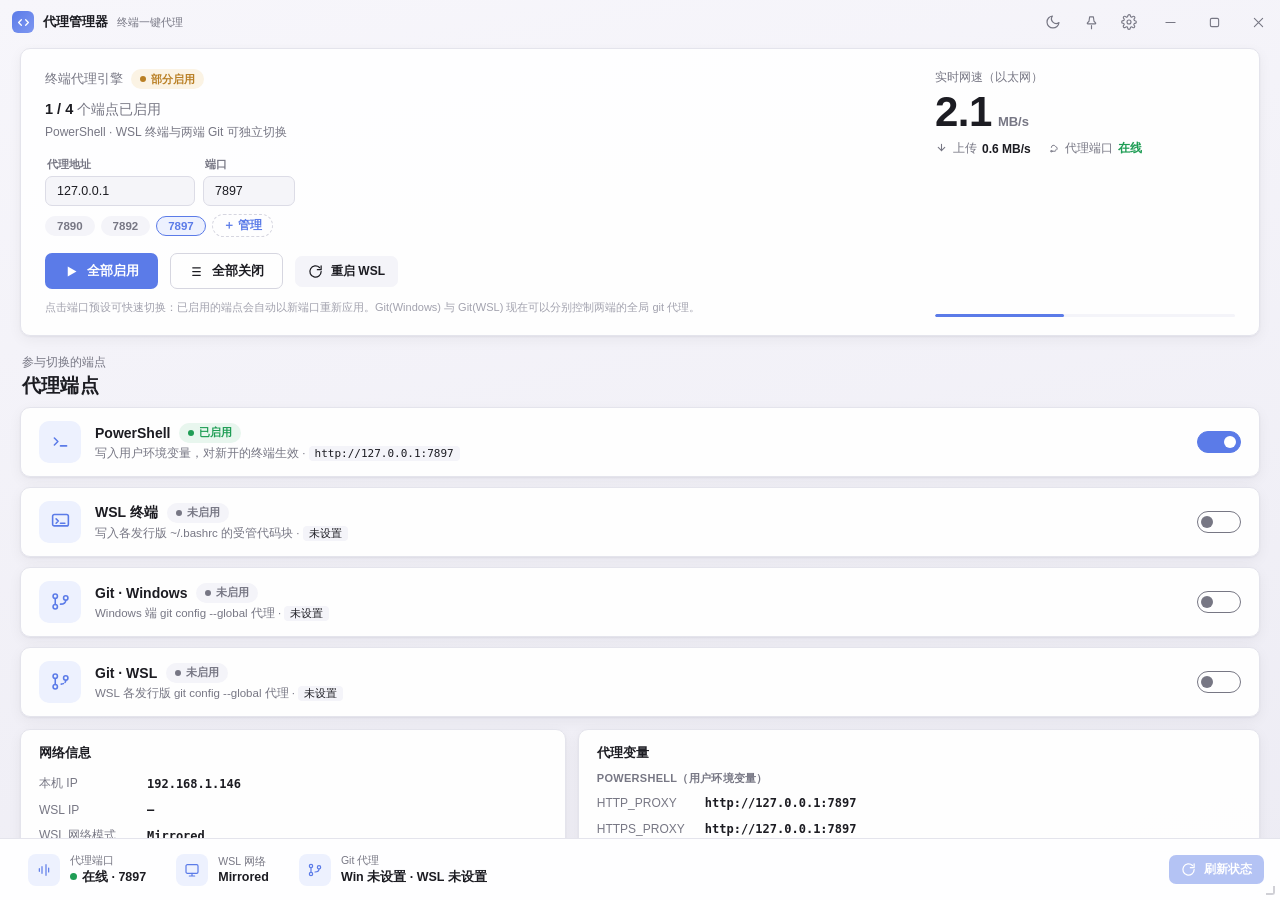
==== commit a840329d: "fix: 第三轮审查——端口切换回归与关闭路径修复 - fix(High): 端口快选被预落盘破坏——save_config 先改缓存导致 switch_port   误判同端口提前返回；改为显式传参" ====
--- a/prototype/ui/index.html
+++ b/prototype/ui/index.html
@@ -801,9 +801,9 @@
     if (!go) { $("inPort").value = oldPort; renderPorts(); return; }
     setBusyAll(true);
     try {
-      /* Persist the new address first so switch_port works on it. */
-      await api.call("save_config", { host: $("inHost").value.trim(), port: p });
-      const r = await api.call("switch_port", p);
+      /* No pre-flush: switch_port compares against the still-old cached port
+         and persists the new one itself once endpoints are re-applied. */
+      const r = await api.call("switch_port", p, $("inHost").value.trim());
       if (r && r.error) toast(r.error, "err");
       else toast(`端口已切换为 ${p}，${(r.applied || []).length} 个端点已重新应用`, "ok");
     } catch (e) {
